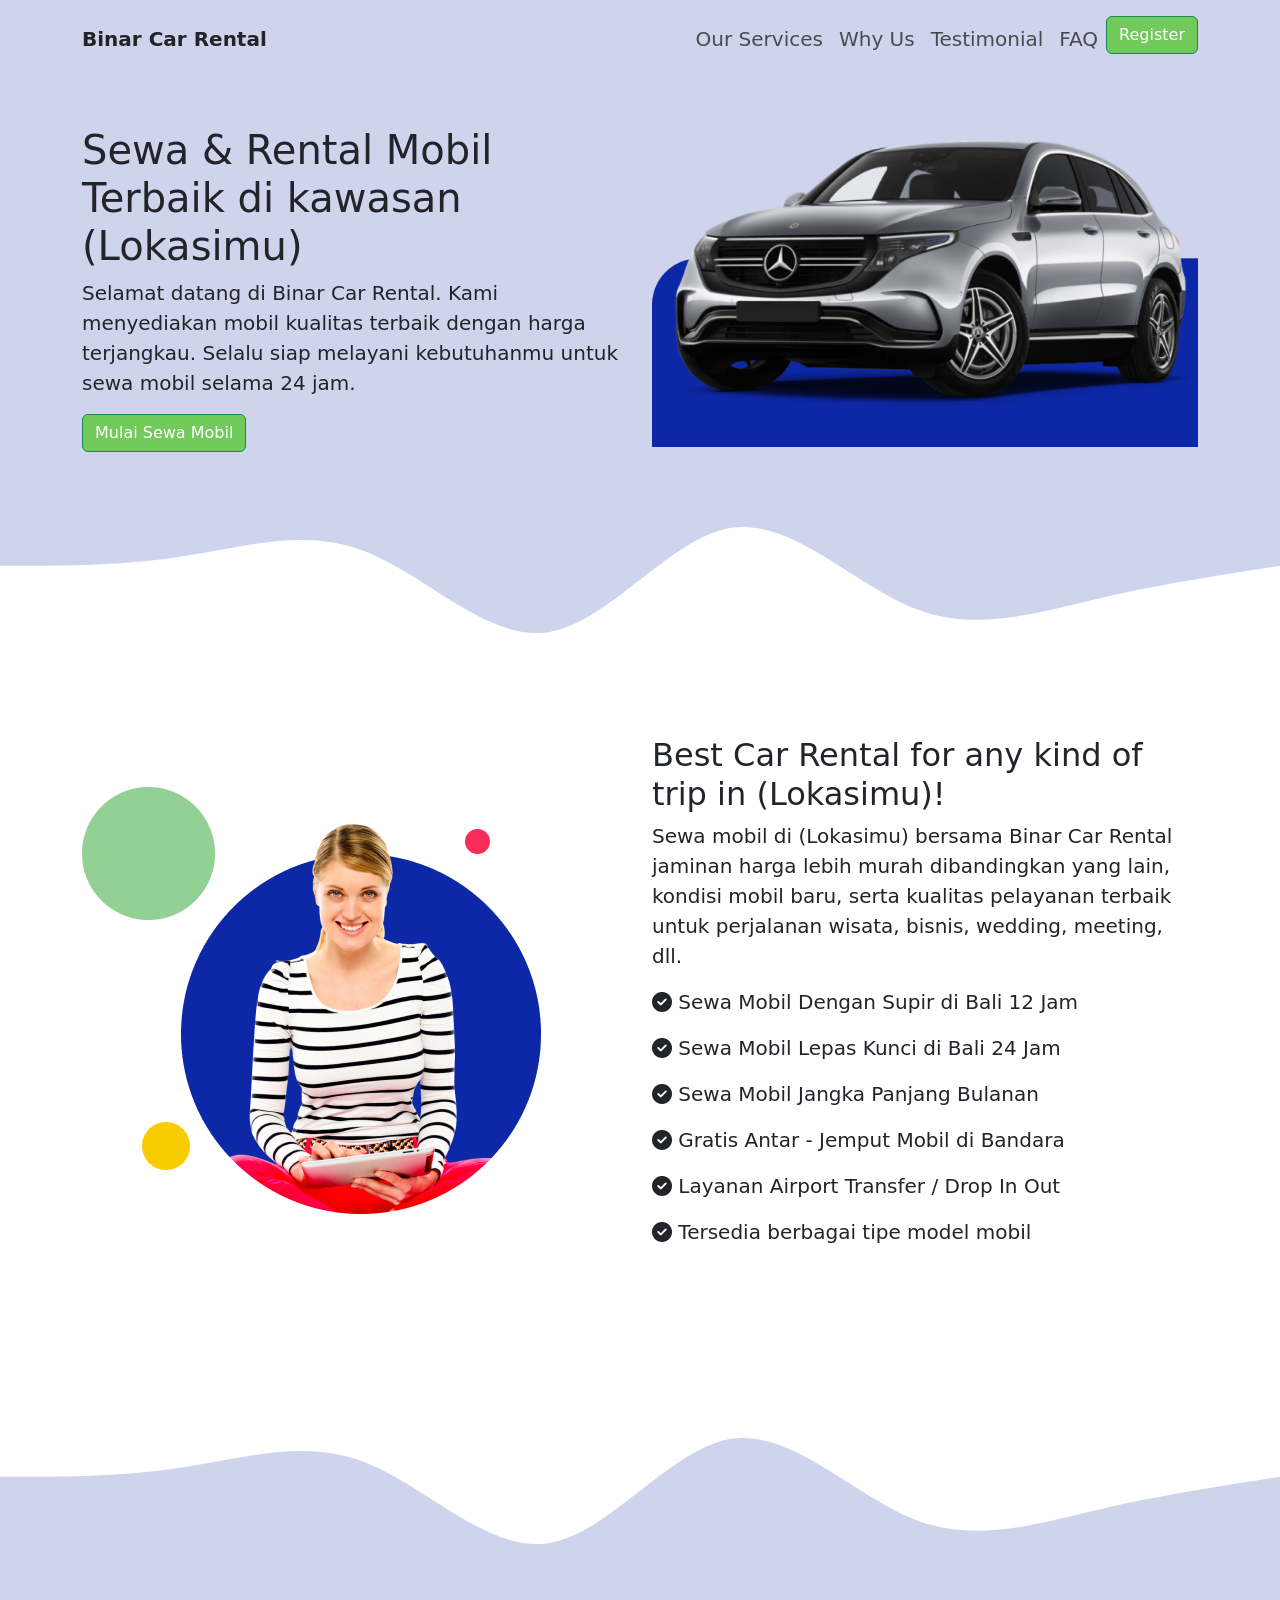
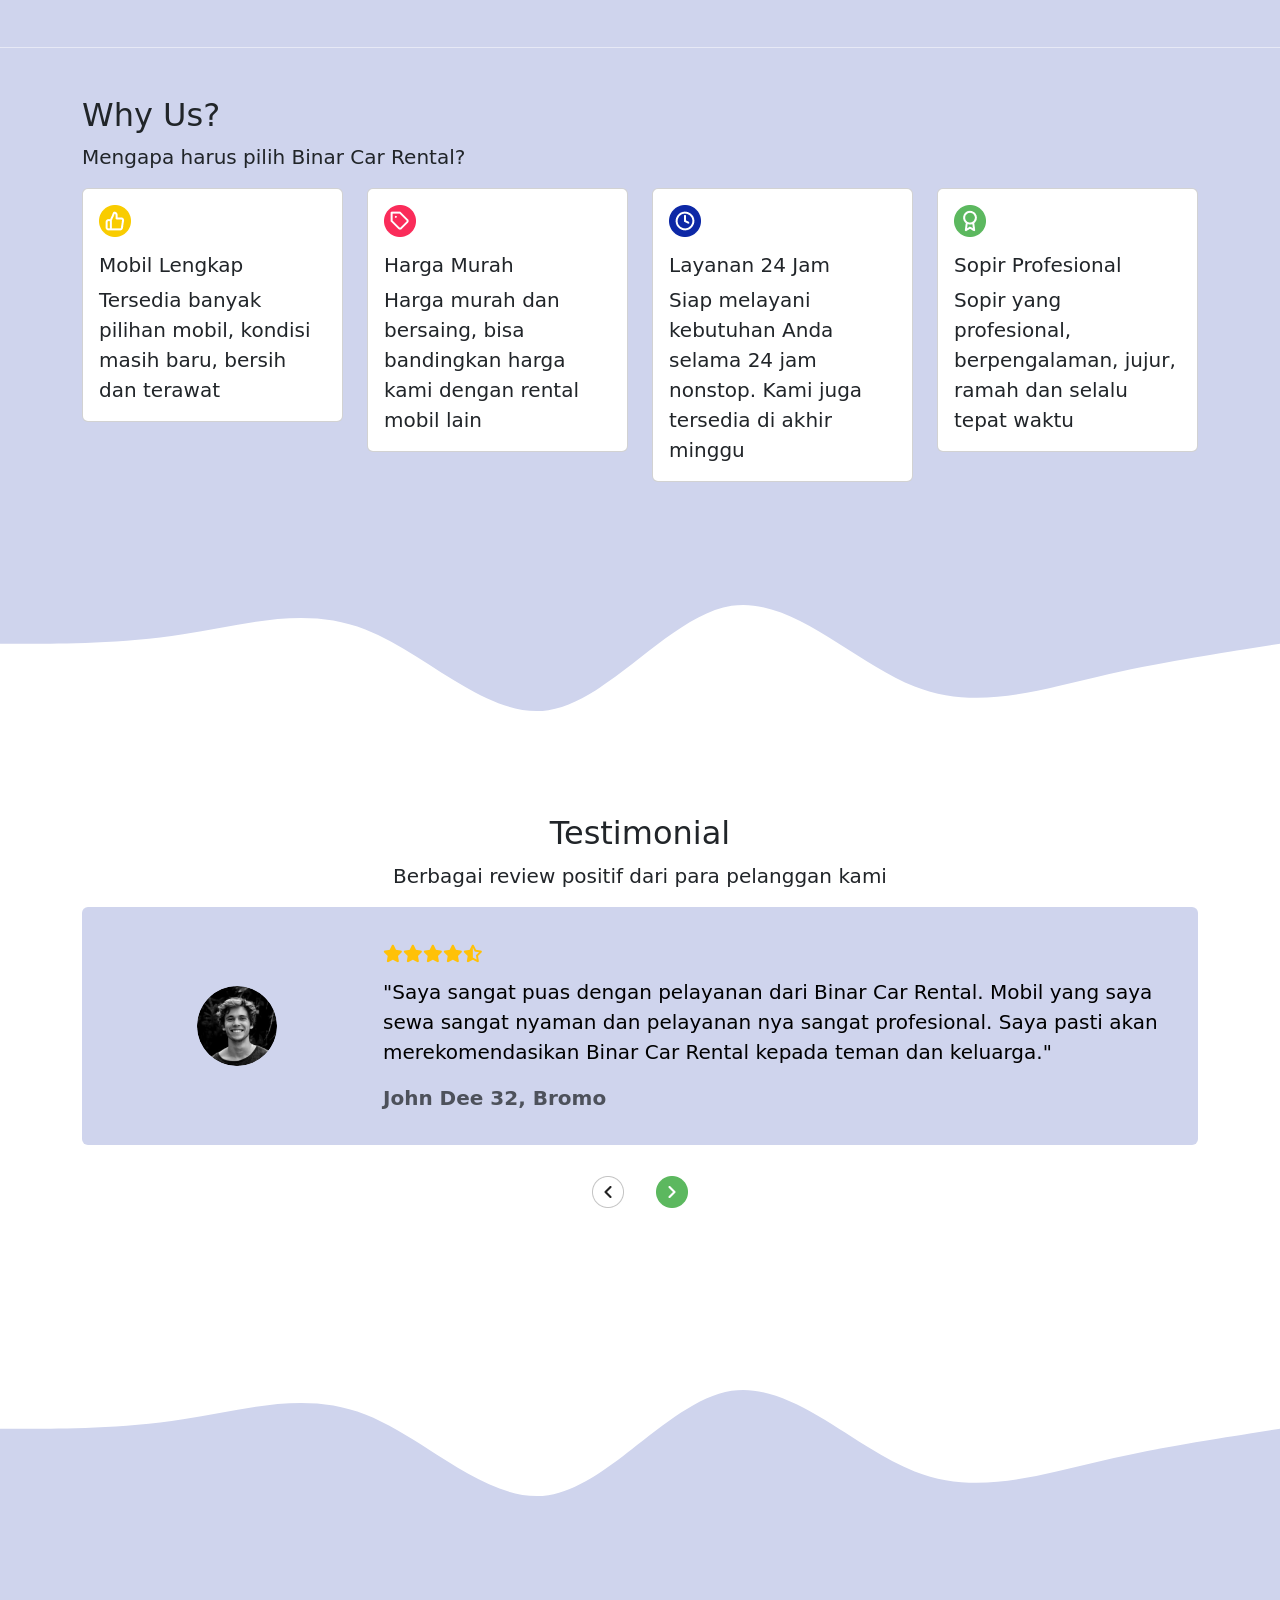
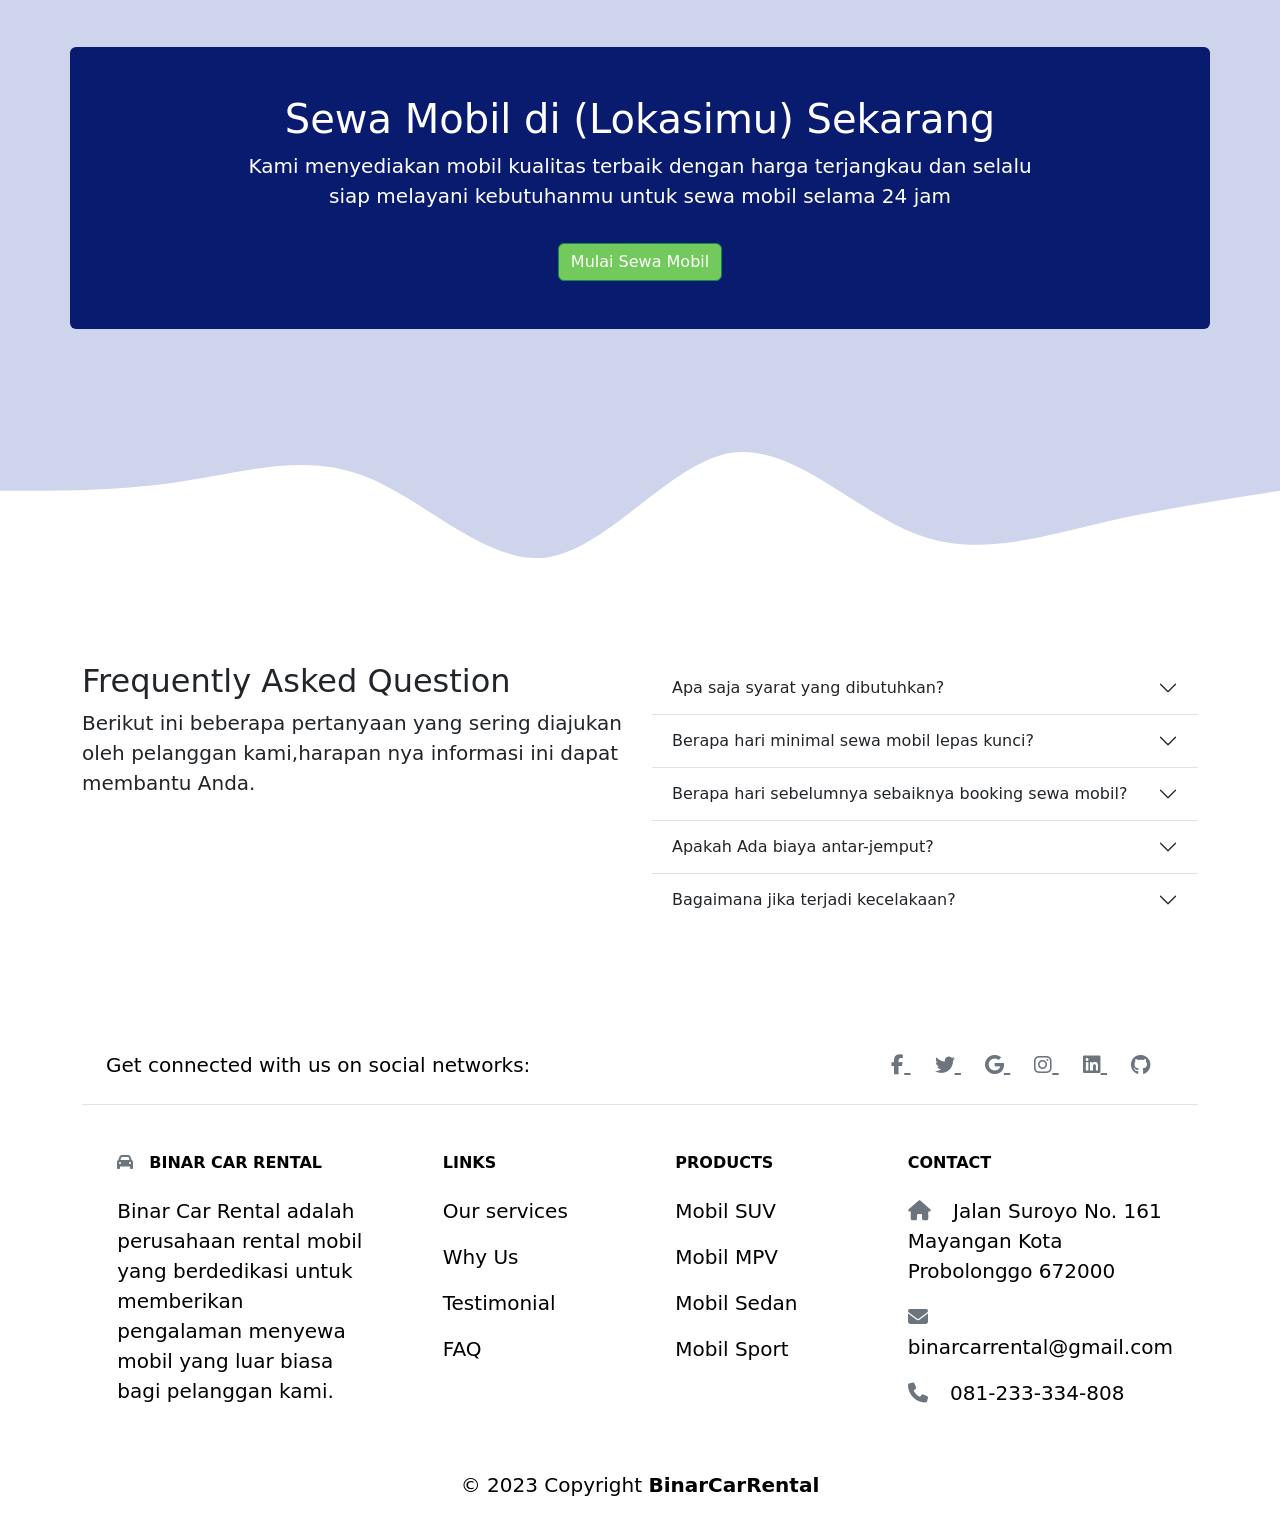
==== Week-2/index.html @ d4218a34 "Week 2" ====
<!DOCTYPE html>
<html lang="en">
  <head>
    <meta charset="utf-8" />
    <meta name="viewport" content="width=device-width, initial-scale=1" />
    <title>Bootstrap demo</title>
    <link
      href="https://cdn.jsdelivr.net/npm/bootstrap@5.3.1/dist/css/bootstrap.min.css"
      rel="stylesheet"
      integrity="sha384-4bw+/aepP/YC94hEpVNVgiZdgIC5+VKNBQNGCHeKRQN+PtmoHDEXuppvnDJzQIu9"
      crossorigin="anonymous"
    />

    <link
      rel="stylesheet"
      href="https://cdnjs.cloudflare.com/ajax/libs/font-awesome/6.4.2/css/all.min.css"
    />
    <link rel="stylesheet" href="assets/css/styles.css" />
  </head>
  <body>
    <nav class="navbar navbar-expand-lg p-md-3 bg-darkblue01" id="navbar">
      <div class="container">
        <a class="navbar-brand text-reset fw-bold" href="#">Binar Car Rental</a>
        <button
          class="navbar-toggler"
          type="button"
          data-bs-toggle="collapse"
          data-bs-target="#navbarNav"
          aria-controls="navbarNav"
          aria-expanded="false"
          aria-label="Toggle navigation"
        >
          <span class="navbar-toggler-icon"></span>
        </button>

        <div class="collapse navbar-collapse" id="navbarNav">
          <div class="mx-auto"></div>
          <ul class="navbar-nav">
            <li class="nav-item">
              <a class="nav-link" href="#services">Our Services</a>
            </li>
            <li class="nav-item">
              <a class="nav-link" href="#why">Why Us</a>
            </li>
            <li class="nav-item">
              <a class="nav-link" href="#testimonial">Testimonial</a>
            </li>
            <li class="nav-item">
              <a class="nav-link" href="#faq">FAQ</a>
            </li>
            <li class="nav-item">
              <button type="button" class="btn btn-success">Register</button>
            </li>
          </ul>
        </div>
      </div>
    </nav>

    <main>
      <section id="hero" class="bg-darkblue01 mb-0 pt-5">
        <div class="container">
          <div class="row d-flex align-items-center">
            <div class="col-md-6">
              <h1>Sewa & Rental Mobil Terbaik di kawasan (Lokasimu)</h1>
              <p>
                Selamat datang di Binar Car Rental. Kami menyediakan mobil
                kualitas terbaik dengan harga terjangkau. Selalu siap melayani
                kebutuhanmu untuk sewa mobil selama 24 jam.
              </p>
              <button type="button" class="btn btn-success">
                Mulai Sewa Mobil
              </button>
            </div>
            <div class="col-md-6">
              <img
                src="assets/images/img_car.png"
                alt="Car"
                class="img-fluid"
              />
            </div>
          </div>
        </div>
      </section>

      <svg xmlns="http://www.w3.org/2000/svg" viewBox="0 0 1440 320">
        <path
          fill="#CFD4ED"
          fill-opacity="1"
          d="M0,128L34.3,128C68.6,128,137,128,206,117.3C274.3,107,343,85,411,112C480,139,549,213,617,202.7C685.7,192,754,96,823,85.3C891.4,75,960,149,1029,176C1097.1,203,1166,181,1234,165.3C1302.9,149,1371,139,1406,133.3L1440,128L1440,0L1405.7,0C1371.4,0,1303,0,1234,0C1165.7,0,1097,0,1029,0C960,0,891,0,823,0C754.3,0,686,0,617,0C548.6,0,480,0,411,0C342.9,0,274,0,206,0C137.1,0,69,0,34,0L0,0Z"
        ></path>
      </svg>

      <section id="services">
        <div class="container">
          <div class="row d-flex align-items-center">
            <div class="col-md-6">
              <img
                src="assets/images/img_service.png"
                alt="Service"
                class="img-fluid"
              />
            </div>
            <div class="col-md-6">
              <h2>Best Car Rental for any kind of trip in (Lokasimu)!</h2>
              <p>
                Sewa mobil di (Lokasimu) bersama Binar Car Rental jaminan harga
                lebih murah dibandingkan yang lain, kondisi mobil baru, serta
                kualitas pelayanan terbaik untuk perjalanan wisata, bisnis,
                wedding, meeting, dll.
              </p>
              <ul class="list-unstyled">
                <li class="border-0 mb-3">
                  <i class="fa-solid fa-circle-check"></i> Sewa Mobil Dengan
                  Supir di Bali 12 Jam
                </li>
                <li class="border-0 mb-3">
                  <i class="fa-solid fa-circle-check"></i> Sewa Mobil Lepas
                  Kunci di Bali 24 Jam
                </li>
                <li class="border-0 mb-3">
                  <i class="fa-solid fa-circle-check"></i> Sewa Mobil Jangka
                  Panjang Bulanan
                </li>
                <li class="border-0 mb-3">
                  <i class="fa-solid fa-circle-check"></i> Gratis Antar - Jemput
                  Mobil di Bandara
                </li>
                <li class="border-0 mb-3">
                  <i class="fa-solid fa-circle-check"></i> Layanan Airport
                  Transfer / Drop In Out
                </li>
                <li class="border-0 mb-3">
                  <i class="fa-solid fa-circle-check"></i> Tersedia berbagai
                  tipe model mobil
                </li>
              </ul>
            </div>
          </div>
        </div>
      </section>
      <svg xmlns="http://www.w3.org/2000/svg" viewBox="0 0 1440 320">
        <path
          fill="#CFD4ED"
          fill-opacity="1"
          d="M0,128L34.3,128C68.6,128,137,128,206,117.3C274.3,107,343,85,411,112C480,139,549,213,617,202.7C685.7,192,754,96,823,85.3C891.4,75,960,149,1029,176C1097.1,203,1166,181,1234,165.3C1302.9,149,1371,139,1406,133.3L1440,128L1440,320L1405.7,320C1371.4,320,1303,320,1234,320C1165.7,320,1097,320,1029,320C960,320,891,320,823,320C754.3,320,686,320,617,320C548.6,320,480,320,411,320C342.9,320,274,320,206,320C137.1,320,69,320,34,320L0,320Z"
        ></path>
      </svg>

      <section id="why" class="bg-darkblue01 mb-0 py-5">
        <div class="container">
          <div class="row">
            <div class="col-md-12">
              <h2>Why Us?</h2>
              <p>Mengapa harus pilih Binar Car Rental?</p>
              <div class="row">
                <div class="col-md-3">
                  <div class="card">
                    <div class="card-body">
                      <img
                        src="assets/images/logos/icon_complete.png"
                        alt=""
                        class="img-fluid mb-3"
                      />
                      <h5 class="card-title">Mobil Lengkap</h5>
                      <p class="card-text">
                        Tersedia banyak pilihan mobil, kondisi masih baru,
                        bersih dan terawat
                      </p>
                    </div>
                  </div>
                </div>
                <div class="col-md-3">
                  <div class="card">
                    <div class="card-body">
                      <img
                        src="assets/images/logos/icon_price.png"
                        alt=""
                        class="img-fluid mb-3"
                      />
                      <h5 class="card-title">Harga Murah</h5>
                      <p class="card-text">
                        Harga murah dan bersaing, bisa bandingkan harga kami
                        dengan rental mobil lain
                      </p>
                    </div>
                  </div>
                </div>
                <div class="col-md-3">
                  <div class="card">
                    <div class="card-body">
                      <img
                        src="assets/images/logos/icon_24hrs.png"
                        alt=""
                        class="img-fluid mb-3"
                      />
                      <h5 class="card-title">Layanan 24 Jam</h5>
                      <p class="card-text">
                        Siap melayani kebutuhan Anda selama 24 jam nonstop. Kami
                        juga tersedia di akhir minggu
                      </p>
                    </div>
                  </div>
                </div>
                <div class="col-md-3">
                  <div class="card">
                    <div class="card-body">
                      <img
                        src="assets/images/logos/icon_professional.png"
                        alt=""
                        class="img-fluid mb-3"
                      />
                      <h5 class="card-title">Sopir Profesional</h5>
                      <p class="card-text">
                        Sopir yang profesional, berpengalaman, jujur, ramah dan
                        selalu tepat waktu
                      </p>
                    </div>
                  </div>
                </div>
              </div>
            </div>
          </div>
        </div>
      </section>

      <svg xmlns="http://www.w3.org/2000/svg" viewBox="0 0 1440 320">
        <path
          fill="#CFD4ED"
          fill-opacity="1"
          d="M0,128L34.3,128C68.6,128,137,128,206,117.3C274.3,107,343,85,411,112C480,139,549,213,617,202.7C685.7,192,754,96,823,85.3C891.4,75,960,149,1029,176C1097.1,203,1166,181,1234,165.3C1302.9,149,1371,139,1406,133.3L1440,128L1440,0L1405.7,0C1371.4,0,1303,0,1234,0C1165.7,0,1097,0,1029,0C960,0,891,0,823,0C754.3,0,686,0,617,0C548.6,0,480,0,411,0C342.9,0,274,0,206,0C137.1,0,69,0,34,0L0,0Z"
        ></path>
      </svg>

      <section id="testimonial">
        <div class="container">
          <div class="row">
            <div class="col-md-12">
              <div class="text-center">
                <h2>Testimonial</h2>
                <p>Berbagai review positif dari para pelanggan kami</p>
              </div>
              <div
                id="carouselExampleControls"
                class="carousel slide"
                data-bs-ride="carousel"
              >
                <div class="carousel-inner">
                  <div class="carousel-item active">
                    <div class="card border-0 bg-darkblue01">
                      <div class="card-body m-3">
                        <div class="row">
                          <div
                            class="col-3 d-flex justify-content-center align-items-center"
                          >
                            <img
                              src="assets/images/img_photo.png"
                              class="rounded-circle img-fluid shadow-1"
                              alt="woman avatar"
                            />
                          </div>
                          <div class="col-9">
                            <ul class="list-unstyled d-flex flex-row mb-2">
                              <li>
                                <i class="fas fa-star fa-sm text-warning"></i>
                              </li>
                              <li>
                                <i class="fas fa-star fa-sm text-warning"></i>
                              </li>
                              <li>
                                <i class="fas fa-star fa-sm text-warning"></i>
                              </li>
                              <li>
                                <i class="fas fa-star fa-sm text-warning"></i>
                              </li>
                              <li>
                                <i
                                  class="fas fa-star-half-alt fa-sm text-warning"
                                ></i>
                              </li>
                            </ul>
                            <p class="text-black fw-light mb-3">
                              "Saya sangat puas dengan pelayanan dari Binar Car
                              Rental. Mobil yang saya sewa sangat nyaman dan
                              pelayanan nya sangat profesional. Saya pasti akan
                              merekomendasikan Binar Car Rental kepada teman dan
                              keluarga."
                            </p>
                            <p class="fw-bold text-muted mb-0">
                              John Dee 32, Bromo
                            </p>
                          </div>
                        </div>
                      </div>
                    </div>
                  </div>
                </div>
              </div>
              <div class="text-center mt-4">
                <button class="btn">
                  <img src="assets/images/Left button.png" alt="" />
                </button>
                <button class="btn">
                  <img src="assets/images/Right button.png" alt="" />
                </button>
              </div>
            </div>
          </div>
        </div>
      </section>

      <svg xmlns="http://www.w3.org/2000/svg" viewBox="0 0 1440 320">
        <path
          fill="#CFD4ED"
          fill-opacity="1"
          d="M0,128L34.3,128C68.6,128,137,128,206,117.3C274.3,107,343,85,411,112C480,139,549,213,617,202.7C685.7,192,754,96,823,85.3C891.4,75,960,149,1029,176C1097.1,203,1166,181,1234,165.3C1302.9,149,1371,139,1406,133.3L1440,128L1440,320L1405.7,320C1371.4,320,1303,320,1234,320C1165.7,320,1097,320,1029,320C960,320,891,320,823,320C754.3,320,686,320,617,320C548.6,320,480,320,411,320C342.9,320,274,320,206,320C137.1,320,69,320,34,320L0,320Z"
        ></path>
      </svg>
      <section id="cta" class="bg-darkblue01 mb-0 py-5">
        <div class="container">
          <div class="row bg-darkblue05 p-5 rounded text-white">
            <div class="col-md-12 text-center">
              <!-- heading -->
              <h1 class="">Sewa Mobil di (Lokasimu) Sekarang</h1>
              <p class="">
                Kami menyediakan mobil kualitas terbaik dengan harga terjangkau
                dan selalu
                <br />
                siap melayani kebutuhanmu untuk sewa mobil selama 24 jam
              </p>
              <!-- button -->
              <a href="#" class="btn btn-success mt-3">Mulai Sewa Mobil</a>
            </div>
          </div>
        </div>
      </section>

      <svg xmlns="http://www.w3.org/2000/svg" viewBox="0 0 1440 320">
        <path
          fill="#CFD4ED"
          fill-opacity="1"
          d="M0,128L34.3,128C68.6,128,137,128,206,117.3C274.3,107,343,85,411,112C480,139,549,213,617,202.7C685.7,192,754,96,823,85.3C891.4,75,960,149,1029,176C1097.1,203,1166,181,1234,165.3C1302.9,149,1371,139,1406,133.3L1440,128L1440,0L1405.7,0C1371.4,0,1303,0,1234,0C1165.7,0,1097,0,1029,0C960,0,891,0,823,0C754.3,0,686,0,617,0C548.6,0,480,0,411,0C342.9,0,274,0,206,0C137.1,0,69,0,34,0L0,0Z"
        ></path>
      </svg>

      <section id="faq">
        <div class="container">
          <div class="row">
            <div class="col-md-6">
              <h2>Frequently Asked Question</h2>
              <p>
                Berikut ini beberapa pertanyaan yang sering diajukan oleh
                pelanggan kami,harapan nya informasi ini dapat membantu Anda.
              </p>
            </div>
            <div class="col-md-6">
              <div class="accordion accordion-flush" id="accordionFlushExample">
                <div class="accordion-item">
                  <h2 class="accordion-header" id="flush-headingOne">
                    <button
                      class="accordion-button collapsed"
                      type="button"
                      data-bs-toggle="collapse"
                      data-bs-target="#flush-collapseOne"
                      aria-expanded="false"
                      aria-controls="flush-collapseOne"
                    >
                      Apa saja syarat yang dibutuhkan?
                    </button>
                  </h2>
                  <div
                    id="flush-collapseOne"
                    class="accordion-collapse collapse"
                    aria-labelledby="flush-headingOne"
                    data-bs-parent="#accordionFlushExample"
                  >
                    <div class="accordion-body">
                      Syarat yang dibutuhkan dapat bervariasi tergantung pada
                      penyedia layanan, tetapi umumnya Anda akan memerlukan SIM,
                      dokumen identitas, dan deposit. Pastikan untuk memeriksa
                      dengan penyedia sewa mobil Anda untuk detail lebih lanjut.
                    </div>
                  </div>
                </div>
                <div class="accordion-item">
                  <h2 class="accordion-header" id="flush-headingTwo">
                    <button
                      class="accordion-button collapsed"
                      type="button"
                      data-bs-toggle="collapse"
                      data-bs-target="#flush-collapseTwo"
                      aria-expanded="false"
                      aria-controls="flush-collapseTwo"
                    >
                      Berapa hari minimal sewa mobil lepas kunci?
                    </button>
                  </h2>
                  <div
                    id="flush-collapseTwo"
                    class="accordion-collapse collapse"
                    aria-labelledby="flush-headingTwo"
                    data-bs-parent="#accordionFlushExample"
                  >
                    <div class="accordion-body">
                      Lama sewa mobil lepas kunci dapat berbeda-beda. Biasanya,
                      minimal hari sewa adalah satu hari, tetapi beberapa
                      penyedia mungkin memiliki persyaratan yang lebih tinggi.
                      Pastikan untuk menanyakan kepada penyedia sewa Anda untuk
                      informasi lebih lanjut.
                    </div>
                  </div>
                </div>
                <div class="accordion-item">
                  <h2 class="accordion-header" id="flush-headingThree">
                    <button
                      class="accordion-button collapsed"
                      type="button"
                      data-bs-toggle="collapse"
                      data-bs-target="#flush-collapseThree"
                      aria-expanded="false"
                      aria-controls="flush-collapseThree"
                    >
                      Berapa hari sebelumnya sebaiknya booking sewa mobil?
                    </button>
                  </h2>
                  <div
                    id="flush-collapseThree"
                    class="accordion-collapse collapse"
                    aria-labelledby="flush-headingThree"
                    data-bs-parent="#accordionFlushExample"
                  >
                    <div class="accordion-body">
                      Sebaiknya Anda memesan sewa mobil beberapa hari
                      sebelumnya, terutama jika Anda merencanakan perjalanan
                      pada musim liburan atau puncak. Booking lebih awal akan
                      memastikan ketersediaan kendaraan yang Anda inginkan.
                    </div>
                  </div>
                </div>
                <div class="accordion-item">
                  <h2 class="accordion-header" id="flush-headingFour">
                    <button
                      class="accordion-button collapsed"
                      type="button"
                      data-bs-toggle="collapse"
                      data-bs-target="#flush-collapseFour"
                      aria-expanded="false"
                      aria-controls="flush-collapseFour"
                    >
                      Apakah Ada biaya antar-jemput?
                    </button>
                  </h2>
                  <div
                    id="flush-collapseFour"
                    class="accordion-collapse collapse"
                    aria-labelledby="flush-headingFour"
                    data-bs-parent="#accordionFlushExample"
                  >
                    <div class="accordion-body">
                      Biaya antar-jemput dapat bervariasi. Beberapa penyedia
                      mungkin menawarkan layanan antar-jemput gratis, sementara
                      yang lain mungkin mengenakan biaya tambahan. Pastikan
                      untuk menanyakan kepada penyedia Anda mengenai biaya
                      antar-jemput.
                    </div>
                  </div>
                </div>
                <div class="accordion-item">
                  <h2 class="accordion-header" id="flush-headingFive">
                    <button
                      class="accordion-button collapsed"
                      type="button"
                      data-bs-toggle="collapse"
                      data-bs-target="#flush-collapseFive"
                      aria-expanded="false"
                      aria-controls="flush-collapseFive"
                    >
                      Bagaimana jika terjadi kecelakaan?
                    </button>
                  </h2>
                  <div
                    id="flush-collapseFive"
                    class="accordion-collapse collapse"
                    aria-labelledby="flush-headingFive"
                    data-bs-parent="#accordionFlushExample"
                  >
                    <div class="accordion-body">
                      Jika terjadi kecelakaan, segera hubungi penyedia sewa
                      mobil Anda dan pihak berwenang. Pastikan untuk melaporkan
                      insiden tersebut dengan detail sebaik mungkin. Banyak
                      penyedia sewa akan memiliki prosedur tertentu yang harus
                      diikuti dalam kasus kecelakaan.
                    </div>
                  </div>
                </div>
              </div>
            </div>
          </div>
        </div>
      </section>
    </main>

    <footer class="text-center bg-white text-black">
      <div class="container">
        <!-- Section: Links  -->
        <div
          class="d-flex justify-content-center justify-content-lg-between p-4 border-bottom"
        >
          <div class="me-5 d-none d-lg-block">
            <span>Get connected with us on social networks:</span>
          </div>
          <!-- Left -->

          <!-- Right -->
          <div>
            <a href="" class="me-4 link-secondary">
              <i class="fab fa-facebook-f"></i>
            </a>
            <a href="" class="me-4 link-secondary">
              <i class="fab fa-twitter"></i>
            </a>
            <a href="" class="me-4 link-secondary">
              <i class="fab fa-google"></i>
            </a>
            <a href="" class="me-4 link-secondary">
              <i class="fab fa-instagram"></i>
            </a>
            <a href="" class="me-4 link-secondary">
              <i class="fab fa-linkedin"></i>
            </a>
            <a href="" class="me-4 link-secondary">
              <i class="fab fa-github"></i>
            </a>
          </div>
          <!-- Right -->
        </div>
        <div class="container text-center text-md-start mt-5">
          <!-- Grid row -->
          <div class="row mt-3">
            <!-- Grid column -->
            <div class="col-md-3 col-lg-4 col-xl-3 mx-auto mb-4">
              <!-- Content -->
              <h6 class="text-uppercase fw-bold mb-4">
                <i class="fas fa-car me-3 text-secondary"></i>Binar Car Rental
              </h6>
              <p>
                Binar Car Rental adalah perusahaan rental mobil yang berdedikasi
                untuk memberikan pengalaman menyewa mobil yang luar biasa bagi
                pelanggan kami.
              </p>
            </div>
            <!-- Grid column -->

            <!-- Grid column -->
            <div class="col-md-2 col-lg-2 col-xl-2 mx-auto mb-4">
              <!-- Links -->
              <h6 class="text-uppercase fw-bold mb-4">Links</h6>
              <p>
                <a href="#services" class="text-decoration-none text-black"
                  >Our services</a
                >
              </p>
              <p>
                <a href="#why" class="text-decoration-none text-black"
                  >Why Us</a
                >
              </p>
              <p>
                <a href="#testimonial" class="text-decoration-none text-black"
                  >Testimonial</a
                >
              </p>
              <p>
                <a href="#faq" class="text-decoration-none text-black">FAQ</a>
              </p>
            </div>
            <!-- Grid column -->

            <!-- Grid column -->
            <div class="col-md-2 col-lg-2 col-xl-2 mx-auto mb-4">
              <!-- Links -->
              <h6 class="text-uppercase fw-bold mb-4">Products</h6>
              <p>
                <a href="#!" class="text-reset text-decoration-none"
                  >Mobil SUV</a
                >
              </p>
              <p>
                <a href="#!" class="text-reset text-decoration-none"
                  >Mobil MPV</a
                >
              </p>
              <p>
                <a href="#!" class="text-reset text-decoration-none"
                  >Mobil Sedan</a
                >
              </p>
              <p>
                <a href="#!" class="text-reset text-decoration-none"
                  >Mobil Sport</a
                >
              </p>
            </div>
            <!-- Grid column -->
            <!-- Grid column -->

            <!-- Grid column -->
            <div class="col-md-4 col-lg-3 col-xl-3 mx-auto mb-md-0 mb-4">
              <!-- Links -->
              <h6 class="text-uppercase fw-bold mb-4">Contact</h6>
              <p>
                <i class="fas fa-home me-3 text-secondary"></i> Jalan Suroyo No.
                161 Mayangan Kota Probolonggo 672000
              </p>
              <p>
                <i class="fas fa-envelope me-3 text-secondary"></i>
                binarcarrental@gmail.com
              </p>
              <p>
                <i class="fas fa-phone me-3 text-secondary"></i>
                081-233-334-808
              </p>
            </div>
            <!-- Grid column -->
          </div>
          <!-- Grid row -->
        </div>
        <!-- Section: Links  -->

        <!-- Copyright -->
        <div class="text-center p-4">
          © 2023 Copyright
          <a class="text-reset fw-bold text-decoration-none" href="#hero"
            >BinarCarRental</a
          >
        </div>
        <!-- Copyright -->
      </div>
    </footer>
    <script
      src="https://cdn.jsdelivr.net/npm/bootstrap@5.3.1/dist/js/bootstrap.bundle.min.js"
      integrity="sha384-HwwvtgBNo3bZJJLYd8oVXjrBZt8cqVSpeBNS5n7C8IVInixGAoxmnlMuBnhbgrkm"
      crossorigin="anonymous"
    ></script>
    <script
      src="https://cdn.jsdelivr.net/npm/@popperjs/core@2.11.8/dist/umd/popper.min.js"
      integrity="sha384-I7E8VVD/ismYTF4hNIPjVp/Zjvgyol6VFvRkX/vR+Vc4jQkC+hVqc2pM8ODewa9r"
      crossorigin="anonymous"
    ></script>
    <script
      src="https://cdn.jsdelivr.net/npm/bootstrap@5.3.1/dist/js/bootstrap.min.js"
      integrity="sha384-Rx+T1VzGupg4BHQYs2gCW9It+akI2MM/mndMCy36UVfodzcJcF0GGLxZIzObiEfa"
      crossorigin="anonymous"
    ></script>
    <script type="text/javascript" src="assets/js/script.js"></script>
  </body>
</html>
---- Week-2/assets/css/styles.css ----
body {
    background-color: white;
}

section {
    margin-bottom: 100px;
}

.bg-darkblue05 {
    background-color: #091B6F;
}

.bg-darkblue01 {
    background-color: #CFD4ED;
}


.btn-success {
    background-color: #73CA5C;
}

/* Style untuk layar yang lebih kecil (misalnya ponsel) */
@media screen and (max-width: 767px) {
    body {
        font-size: 16px;
        /* Ubah ukuran font untuk layar kecil */
    }

    .navbar-toggler-icon {
        background-color: #fff;
        /* Mengubah warna ikon toggle */
    }

    .navbar-collapse.collapse {
        text-align: center;
        /* Menengahkan menu saat diklik pada mobile */
    }

    .navbar-nav {
        margin-top: 20px;
        /* Menambah margin atas pada menu item */
    }

    .navbar-nav .nav-item {
        margin: 10px 0;
        /* Memberikan ruang antara menu item */
    }

    .navbar-nav .nav-item a {
        display: block;
        /* Membuat menu item menjadi elemen blok */
        padding: 10px 0;
        /* Menambah padding pada menu item */
        font-weight: bold;
        /* Mengubah berat font menjadi bold */
    }

    /* Memperbaiki tampilan tombol Register pada mobile */
    .navbar-nav .nav-item:last-child button {
        margin-top: 20px;
        /* Menambah margin atas pada tombol Register */
    }

    section {
        margin-bottom: 50px;
        /* Ubah margin untuk layar kecil */
    }

    section h2 {
        text-align: center;
    }

    #hero {
        text-align: center;
    }

    #services h1, p {
        text-align: center;
    }

    #why {
        text-align: center;
    }

    #why .card {
        margin-top: 20px;
    }

    #faq {
        text-align: center;
    }

    /* tambahkan pengaturan lain sesuai kebutuhan Anda */
}

/* Style untuk layar menengah (misalnya tablet) */
@media screen and (min-width: 767px) and (max-width: 1024px) {
    body {
        font-size: 18px;
        /* Ubah ukuran font untuk layar menengah */
    }

    section {
        margin-bottom: 75px;
        /* Ubah margin untuk layar menengah */
    }

    /* tambahkan pengaturan lain sesuai kebutuhan Anda */
}

/* Style untuk layar besar (misalnya desktop) */
@media screen and (min-width: 1025px) {
    body {
        font-size: 20px;
        /* Ukuran font default untuk layar besar */
    }

    section {
        margin-bottom: 100px;
        /* Margin default untuk layar besar */
    }

    /* tambahkan pengaturan lain sesuai kebutuhan Anda */
}
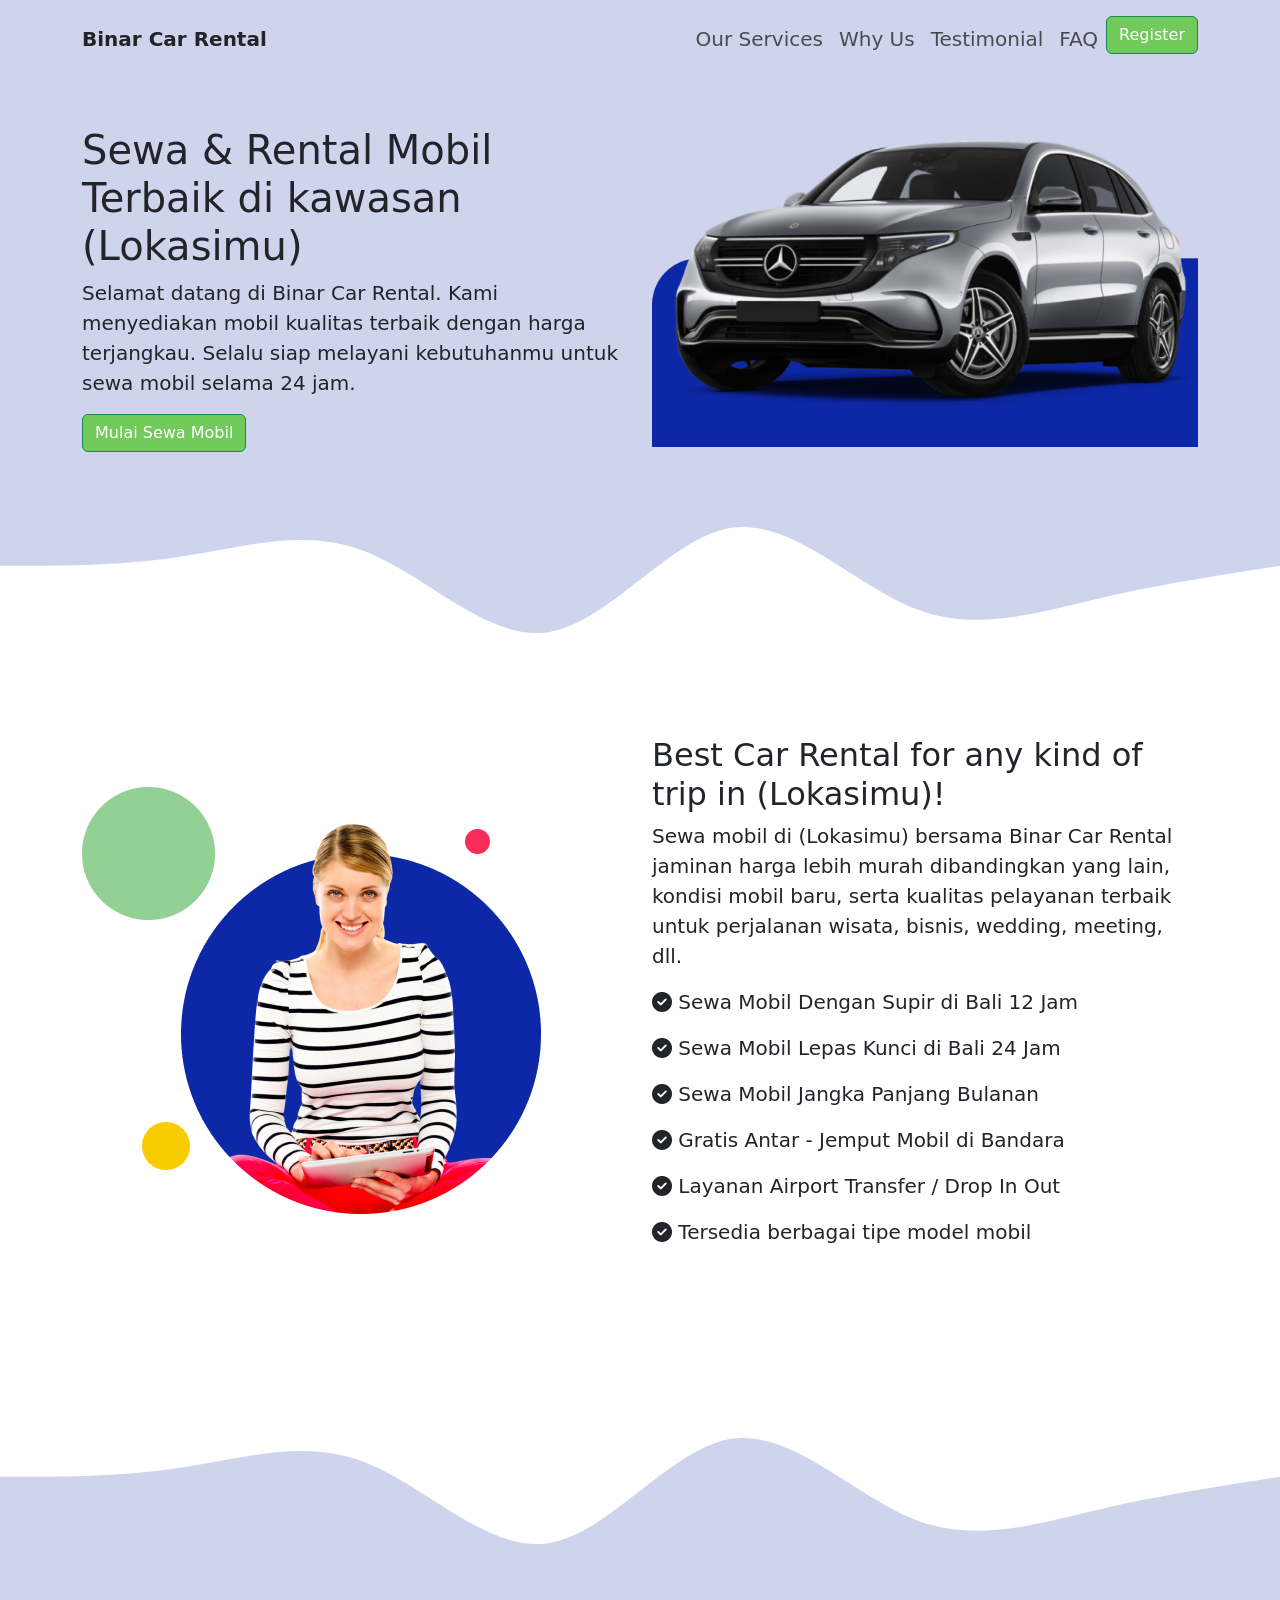
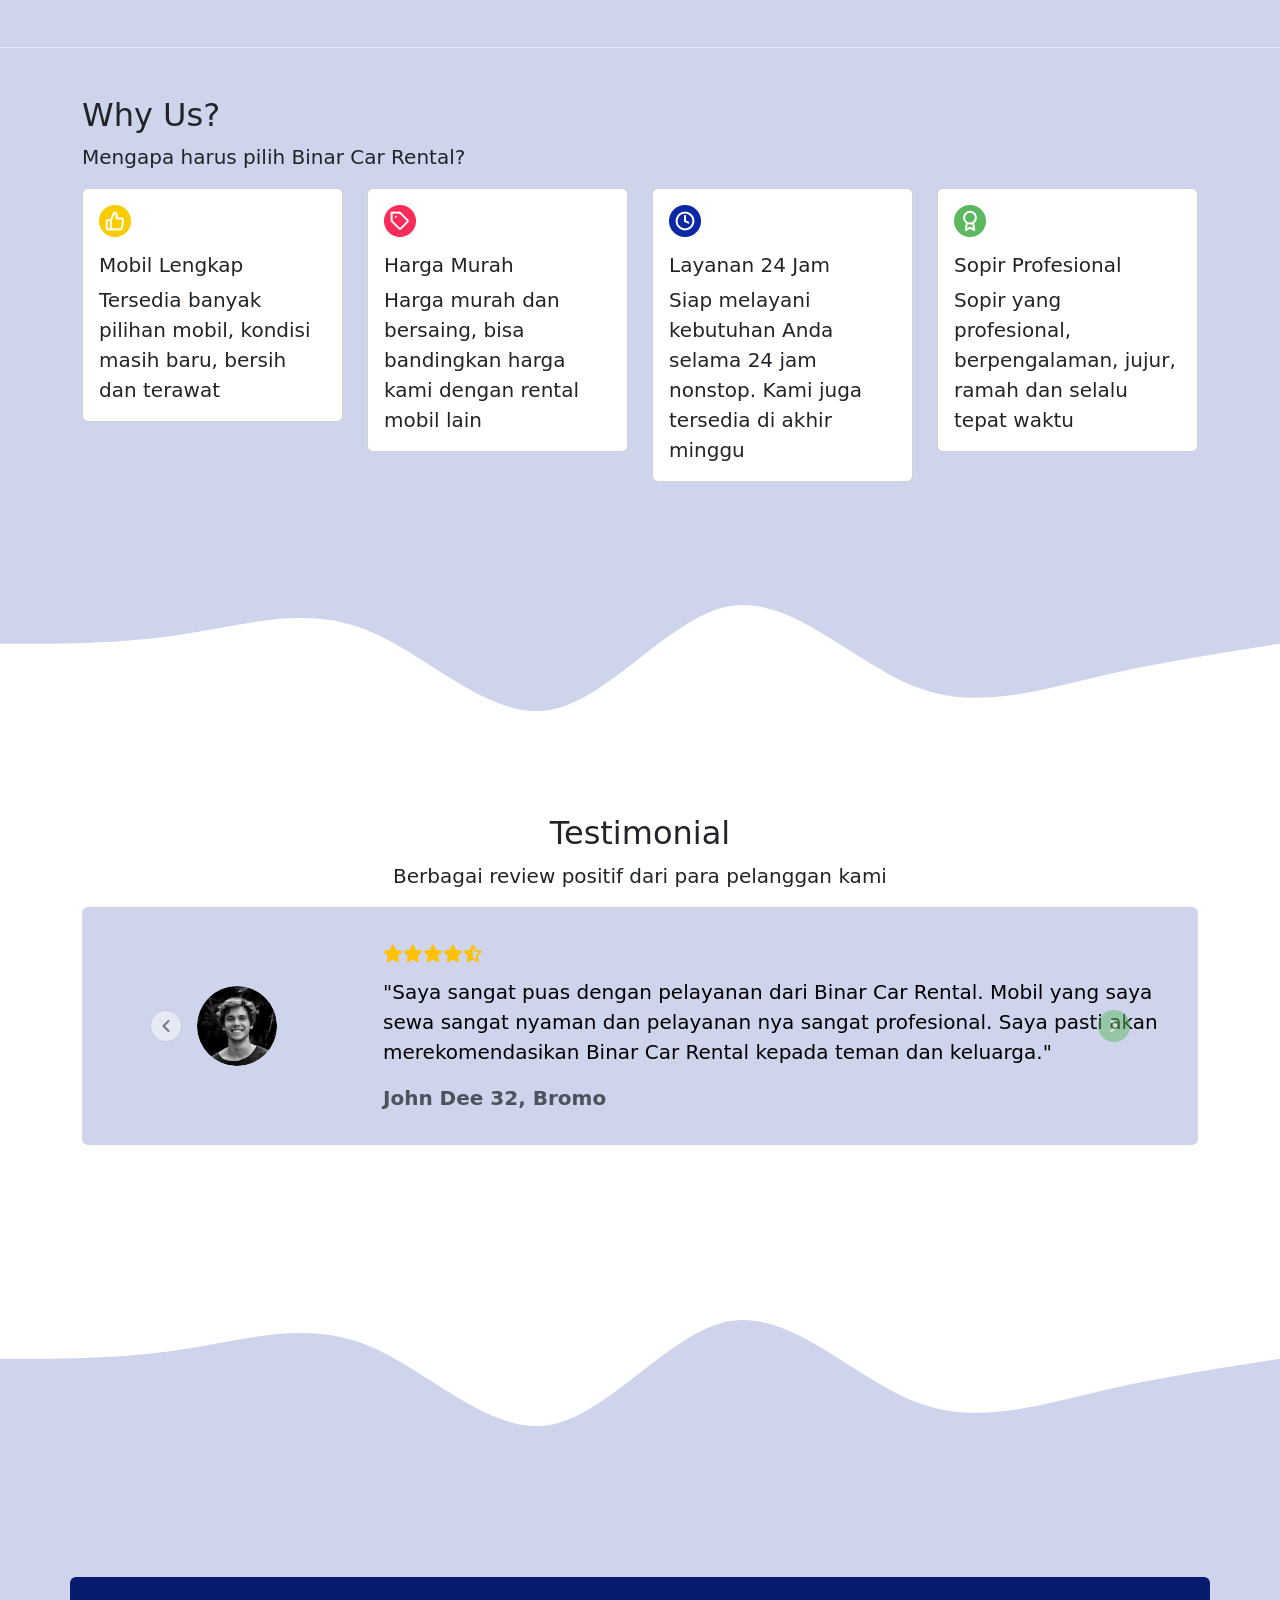
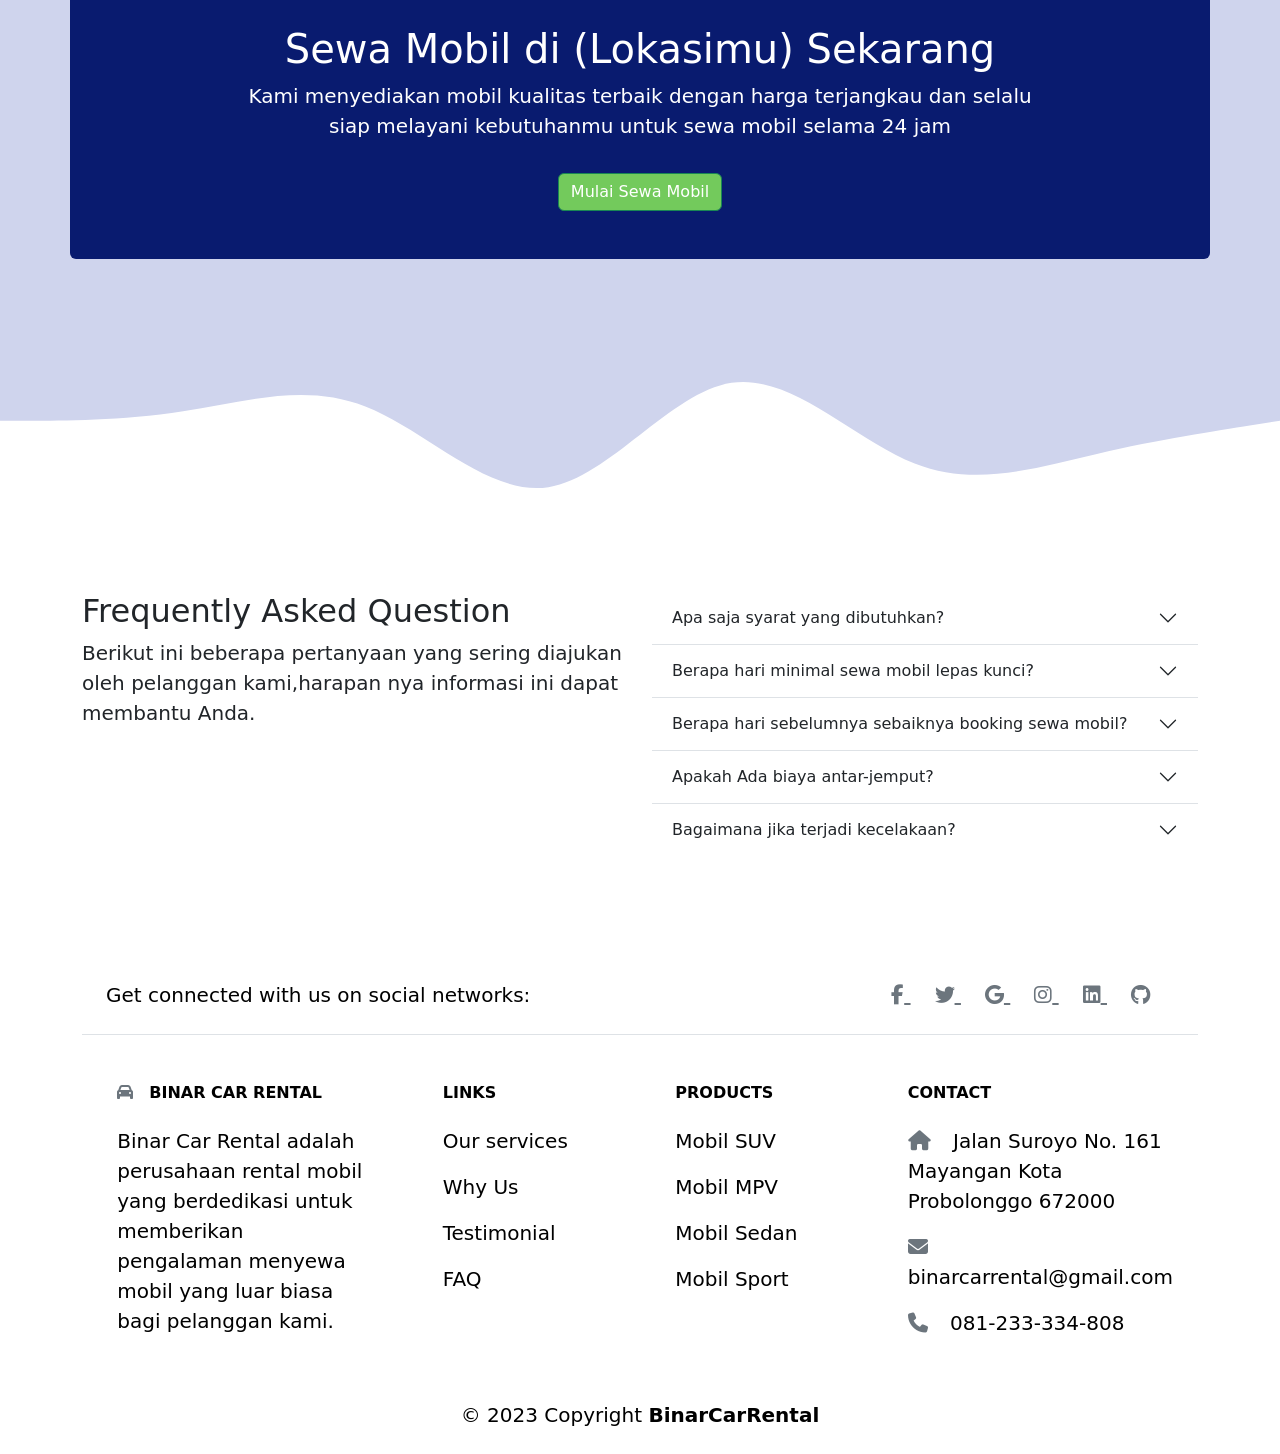
==== commit b9cb7119: "Week-2" ====
--- a/Week-2/index.html
+++ b/Week-2/index.html
@@ -240,7 +240,7 @@
                 <p>Berbagai review positif dari para pelanggan kami</p>
               </div>
               <div
-                id="carouselExampleControls"
+                id="carouselTestimonial"
                 class="carousel slide"
                 data-bs-ride="carousel"
               >
@@ -293,15 +293,118 @@
                       </div>
                     </div>
                   </div>
-                </div>
-              </div>
-              <div class="text-center mt-4">
-                <button class="btn">
-                  <img src="assets/images/Left button.png" alt="" />
-                </button>
-                <button class="btn">
-                  <img src="assets/images/Right button.png" alt="" />
-                </button>
+                  <!-- Testimonial kedua -->
+                  <div class="carousel-item">
+                    <div class="card border-0 bg-darkblue01">
+                      <div class="card-body m-3">
+                        <div class="row">
+                          <div
+                            class="col-3 d-flex justify-content-center align-items-center"
+                          >
+                            <img
+                              src="assets/images/img_photo2.png"
+                              class="rounded-circle img-fluid shadow-1"
+                              alt="man avatar"
+                            />
+                          </div>
+                          <div class="col-9">
+                            <ul class="list-unstyled d-flex flex-row mb-2">
+                              <li>
+                                <i class="fas fa-star fa-sm text-warning"></i>
+                              </li>
+                              <li>
+                                <i class="fas fa-star fa-sm text-warning"></i>
+                              </li>
+                              <li>
+                                <i class="fas fa-star fa-sm text-warning"></i>
+                              </li>
+                              <li>
+                                <i class="fas fa-star fa-sm text-warning"></i>
+                              </li>
+                              <li>
+                                <i class="fas fa-star fa-sm text-warning"></i>
+                              </li>
+                            </ul>
+                            <p class="text-black fw-light mb-3">
+                              "Pelayanan yang sangat baik! Saya sangat senang
+                              dengan pengalaman menyewa mobil di Binar Car
+                              Rental. Mobilnya bersih dan terawat dengan baik.
+                              Akan kembali lagi."
+                            </p>
+                            <p class="fw-bold text-muted mb-0">
+                              Abdurrahman Ziyad 22, Depok
+                            </p>
+                          </div>
+                        </div>
+                      </div>
+                    </div>
+                  </div>
+                  <!-- Testimonial ketiga -->
+                  <div class="carousel-item">
+                    <div class="card border-0 bg-darkblue01">
+                      <div class="card-body m-3">
+                        <div class="row">
+                          <div
+                            class="col-3 d-flex justify-content-center align-items-center"
+                          >
+                            <img
+                              src="assets/images/img_photo3.png"
+                              class="rounded-circle img-fluid shadow-1"
+                              alt="woman avatar"
+                            />
+                          </div>
+                          <div class="col-9">
+                            <ul class="list-unstyled d-flex flex-row mb-2">
+                              <li>
+                                <i class="fas fa-star fa-sm text-warning"></i>
+                              </li>
+                              <li>
+                                <i class="fas fa-star fa-sm text-warning"></i>
+                              </li>
+                              <li>
+                                <i class="fas fa-star fa-sm text-warning"></i>
+                              </li>
+                              <li>
+                                <i class="fas fa-star fa-sm text-warning"></i>
+                              </li>
+                              <li>
+                                <i class="fas fa-star fa-sm text-warning"></i>
+                              </li>
+                            </ul>
+                            <p class="text-black fw-light mb-3">
+                              "Mobil yang saya sewa dari Binar Car Rental sangat
+                              nyaman dan bensinnya irit. Pelayanan pelanggan
+                              mereka juga luar biasa!"
+                            </p>
+                            <p class="fw-bold text-muted mb-0">
+                              Marsha Angeline 23, Jakarta
+                            </p>
+                          </div>
+                        </div>
+                      </div>
+                    </div>
+                  </div>
+                </div>
+                <a
+                  class="carousel-control-prev"
+                  href="#carouselTestimonial"
+                  role="button"
+                  data-bs-slide="prev"
+                >
+                  <button class="btn">
+                    <img src="assets/images/Left button.png" alt="Previous" />
+                  </button>
+                </a>
+                <a
+                  class="carousel-control-next"
+                  href="#carouselTestimonial"
+                  role="button"
+                  data-bs-slide="next"
+                >
+                  <button class="btn">
+                    <img src="assets/images/Right button.png" alt="Next" />
+                  </button>
+                </a>
               </div>
             </div>
           </div>
--- a/Week-2/assets/css/styles.css
+++ b/Week-2/assets/css/styles.css
@@ -82,6 +82,7 @@
         text-align: center;
     }
 
+
     #why .card {
         margin-top: 20px;
     }
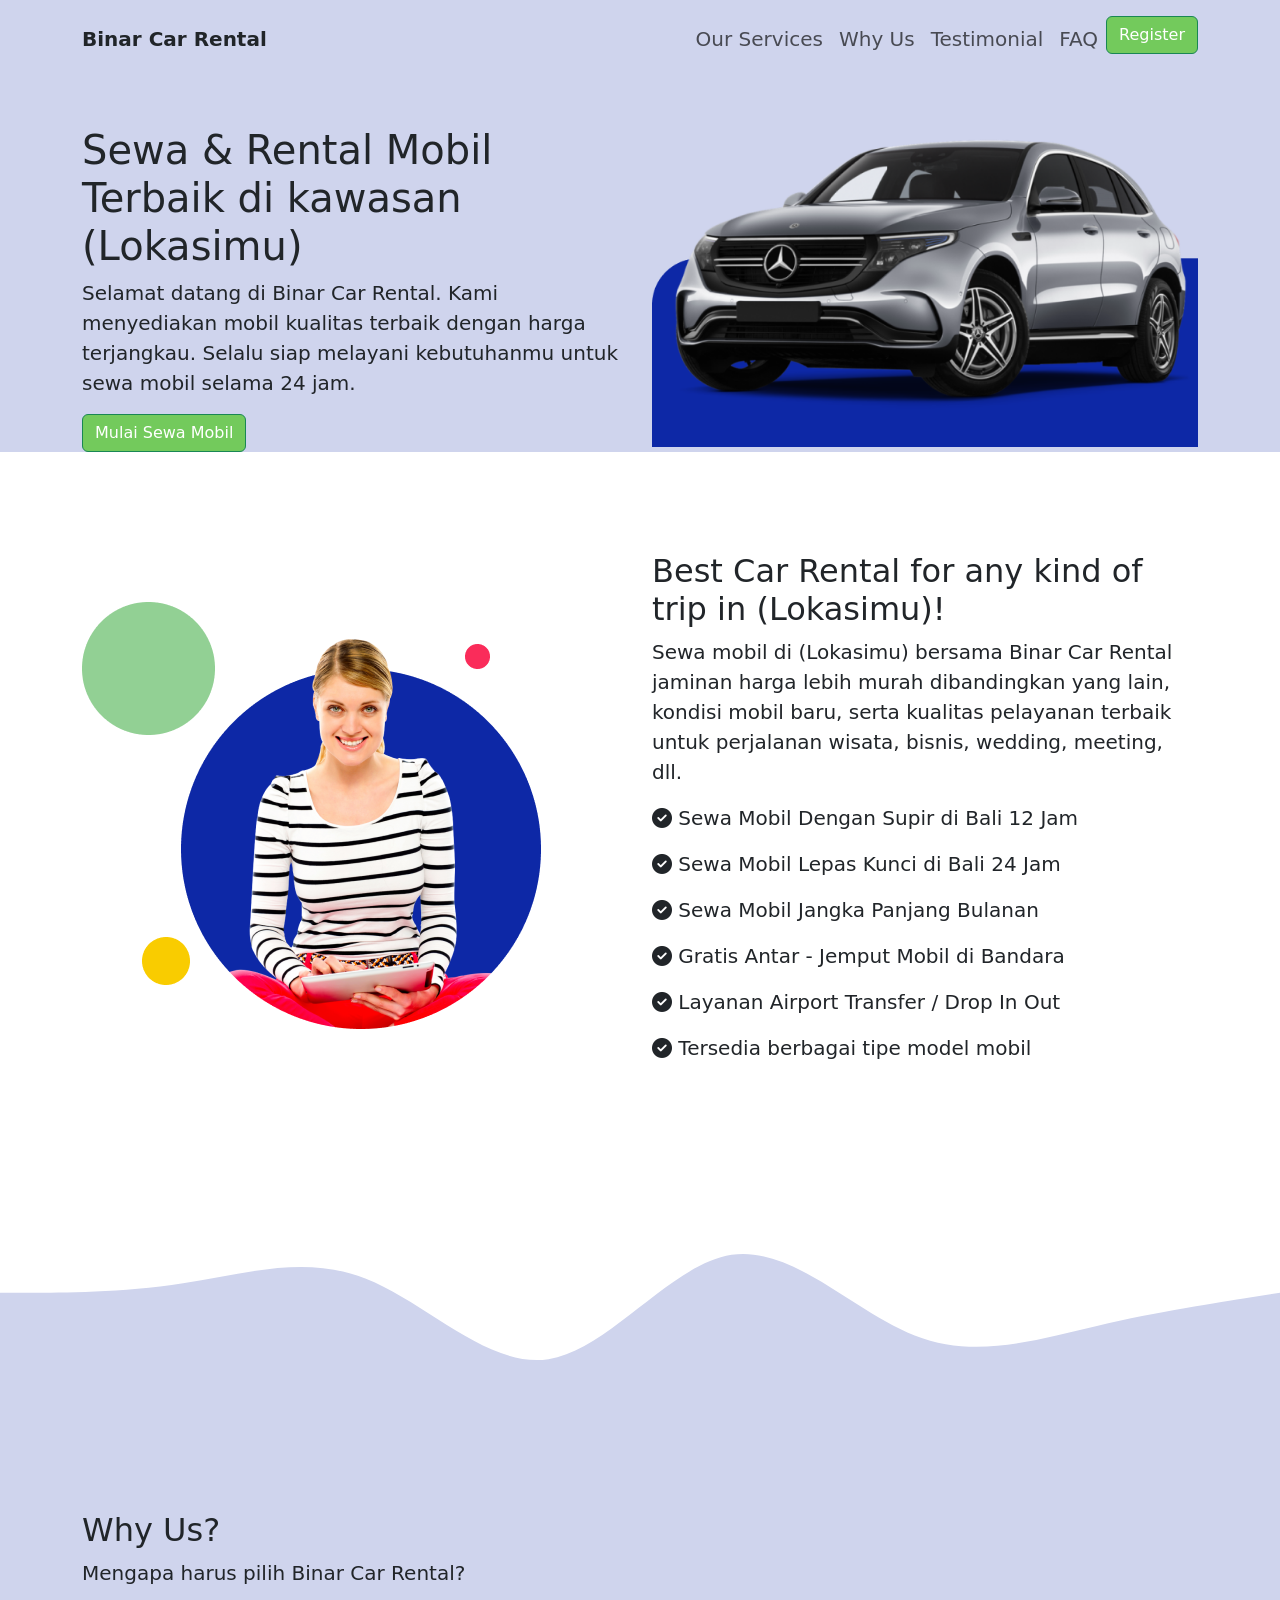
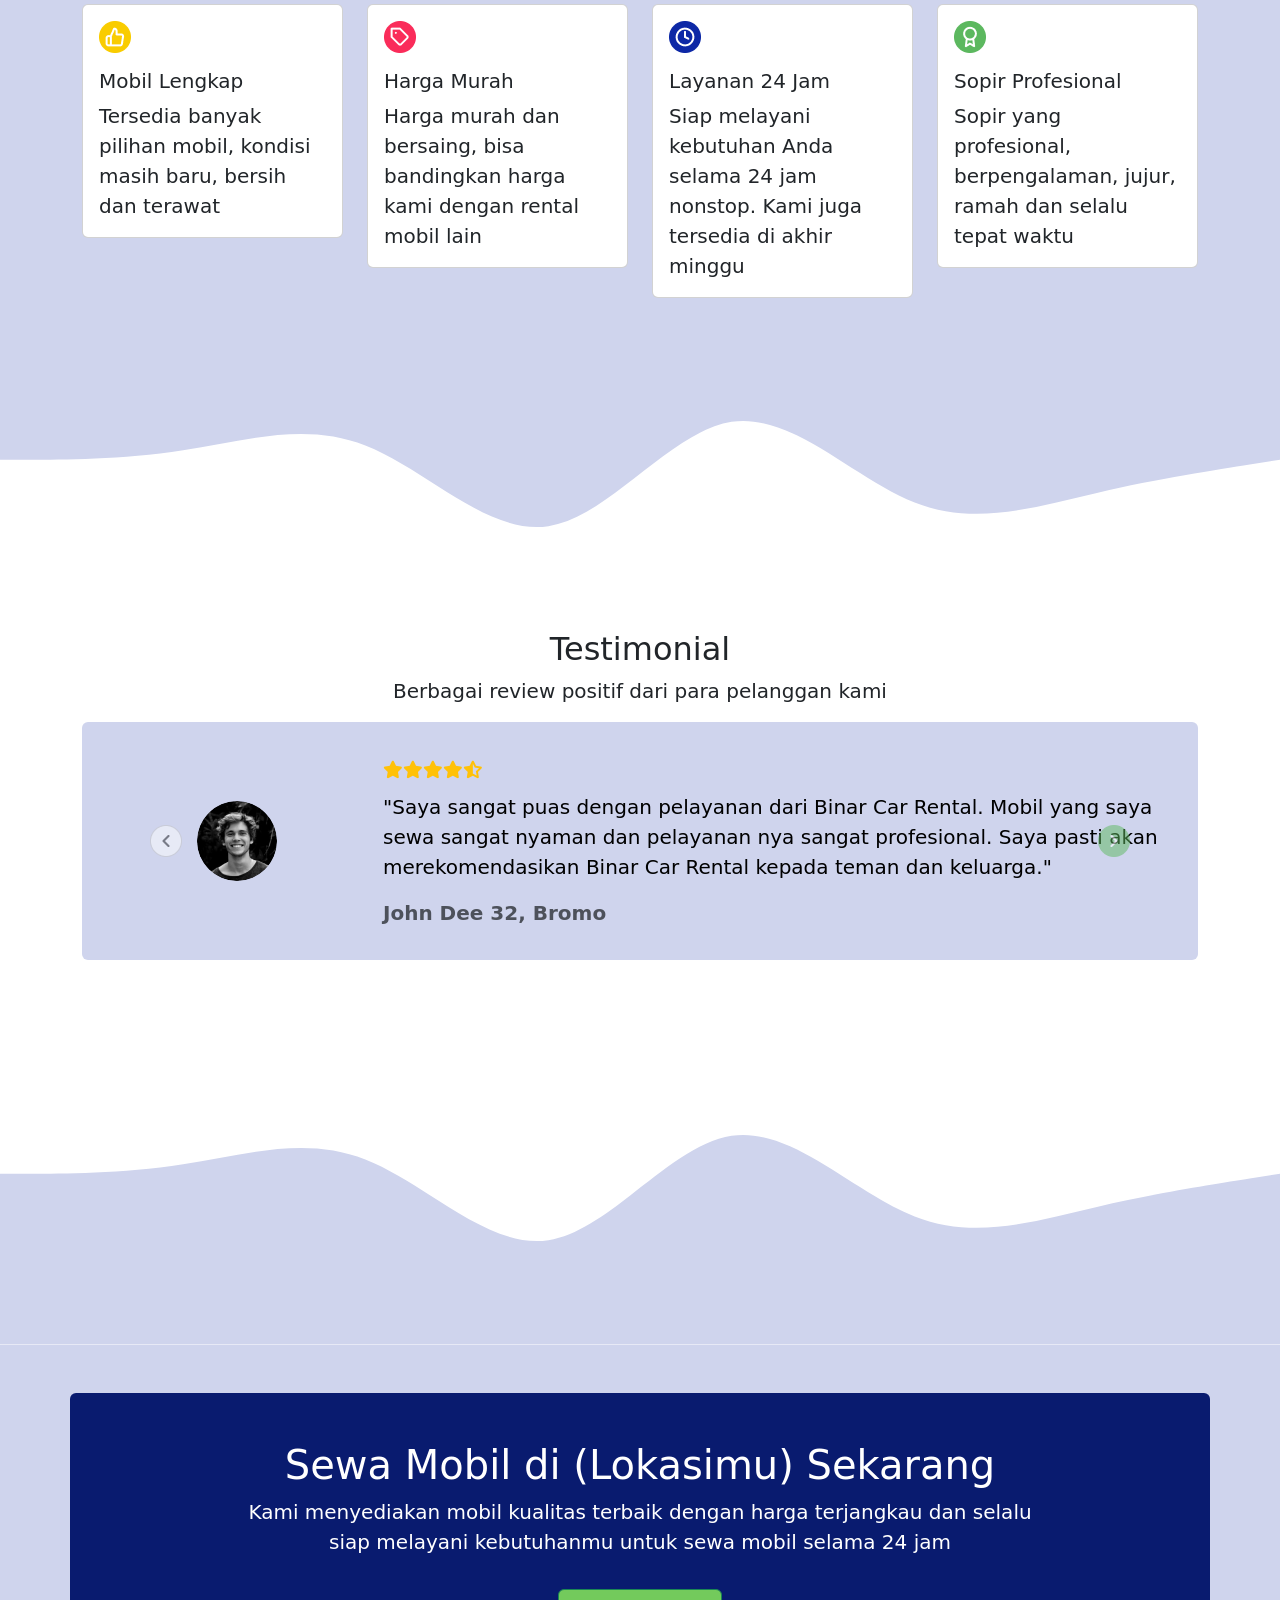
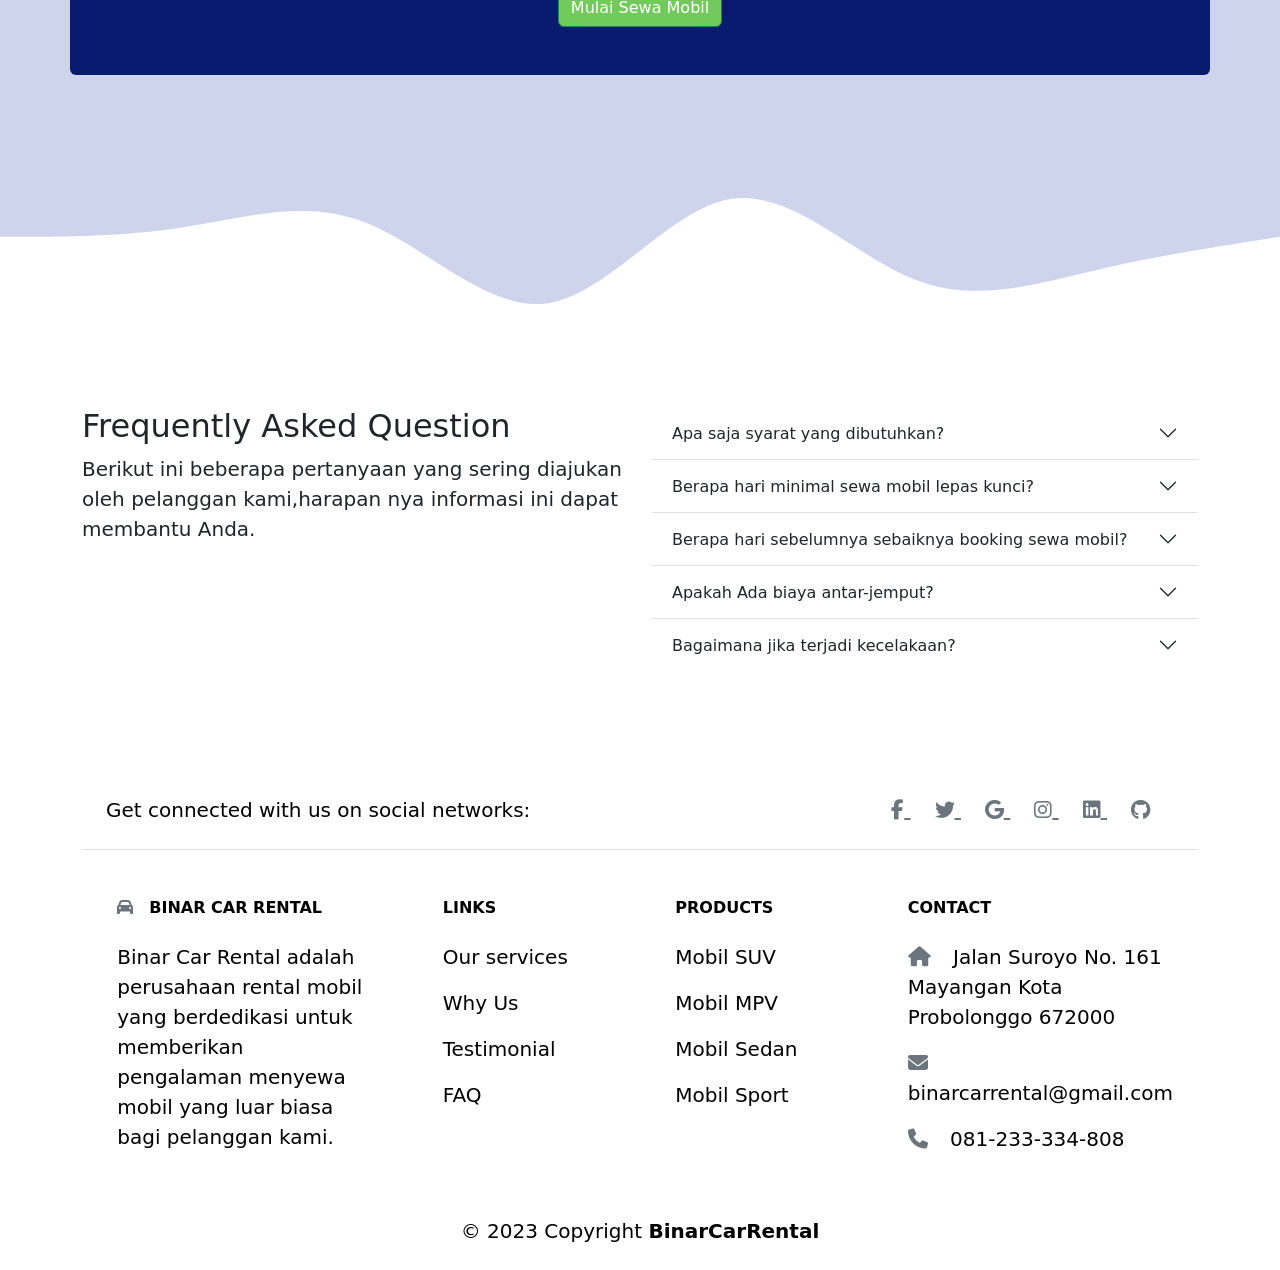
==== commit 11daa812: "Week 2" ====
--- a/Week-2/index.html
+++ b/Week-2/index.html
@@ -57,7 +57,7 @@
     </nav>
 
     <main>
-      <section id="hero" class="bg-darkblue01 mb-0 pt-5">
+      <section id="hero" class="bg-darkblue01 pt-5">
         <div class="container">
           <div class="row d-flex align-items-center">
             <div class="col-md-6">
@@ -81,14 +81,6 @@
           </div>
         </div>
       </section>
-
-      <svg xmlns="http://www.w3.org/2000/svg" viewBox="0 0 1440 320">
-        <path
-          fill="#CFD4ED"
-          fill-opacity="1"
-          d="M0,128L34.3,128C68.6,128,137,128,206,117.3C274.3,107,343,85,411,112C480,139,549,213,617,202.7C685.7,192,754,96,823,85.3C891.4,75,960,149,1029,176C1097.1,203,1166,181,1234,165.3C1302.9,149,1371,139,1406,133.3L1440,128L1440,0L1405.7,0C1371.4,0,1303,0,1234,0C1165.7,0,1097,0,1029,0C960,0,891,0,823,0C754.3,0,686,0,617,0C548.6,0,480,0,411,0C342.9,0,274,0,206,0C137.1,0,69,0,34,0L0,0Z"
-        ></path>
-      </svg>
 
       <section id="services">
         <div class="container">
--- a/Week-2/assets/css/styles.css
+++ b/Week-2/assets/css/styles.css
@@ -72,6 +72,11 @@
 
     #hero {
         text-align: center;
+        margin-bottom: 80px;
+    }
+
+    #hero button {
+        margin-bottom: 30px;
     }
 
     #services h1, p {
